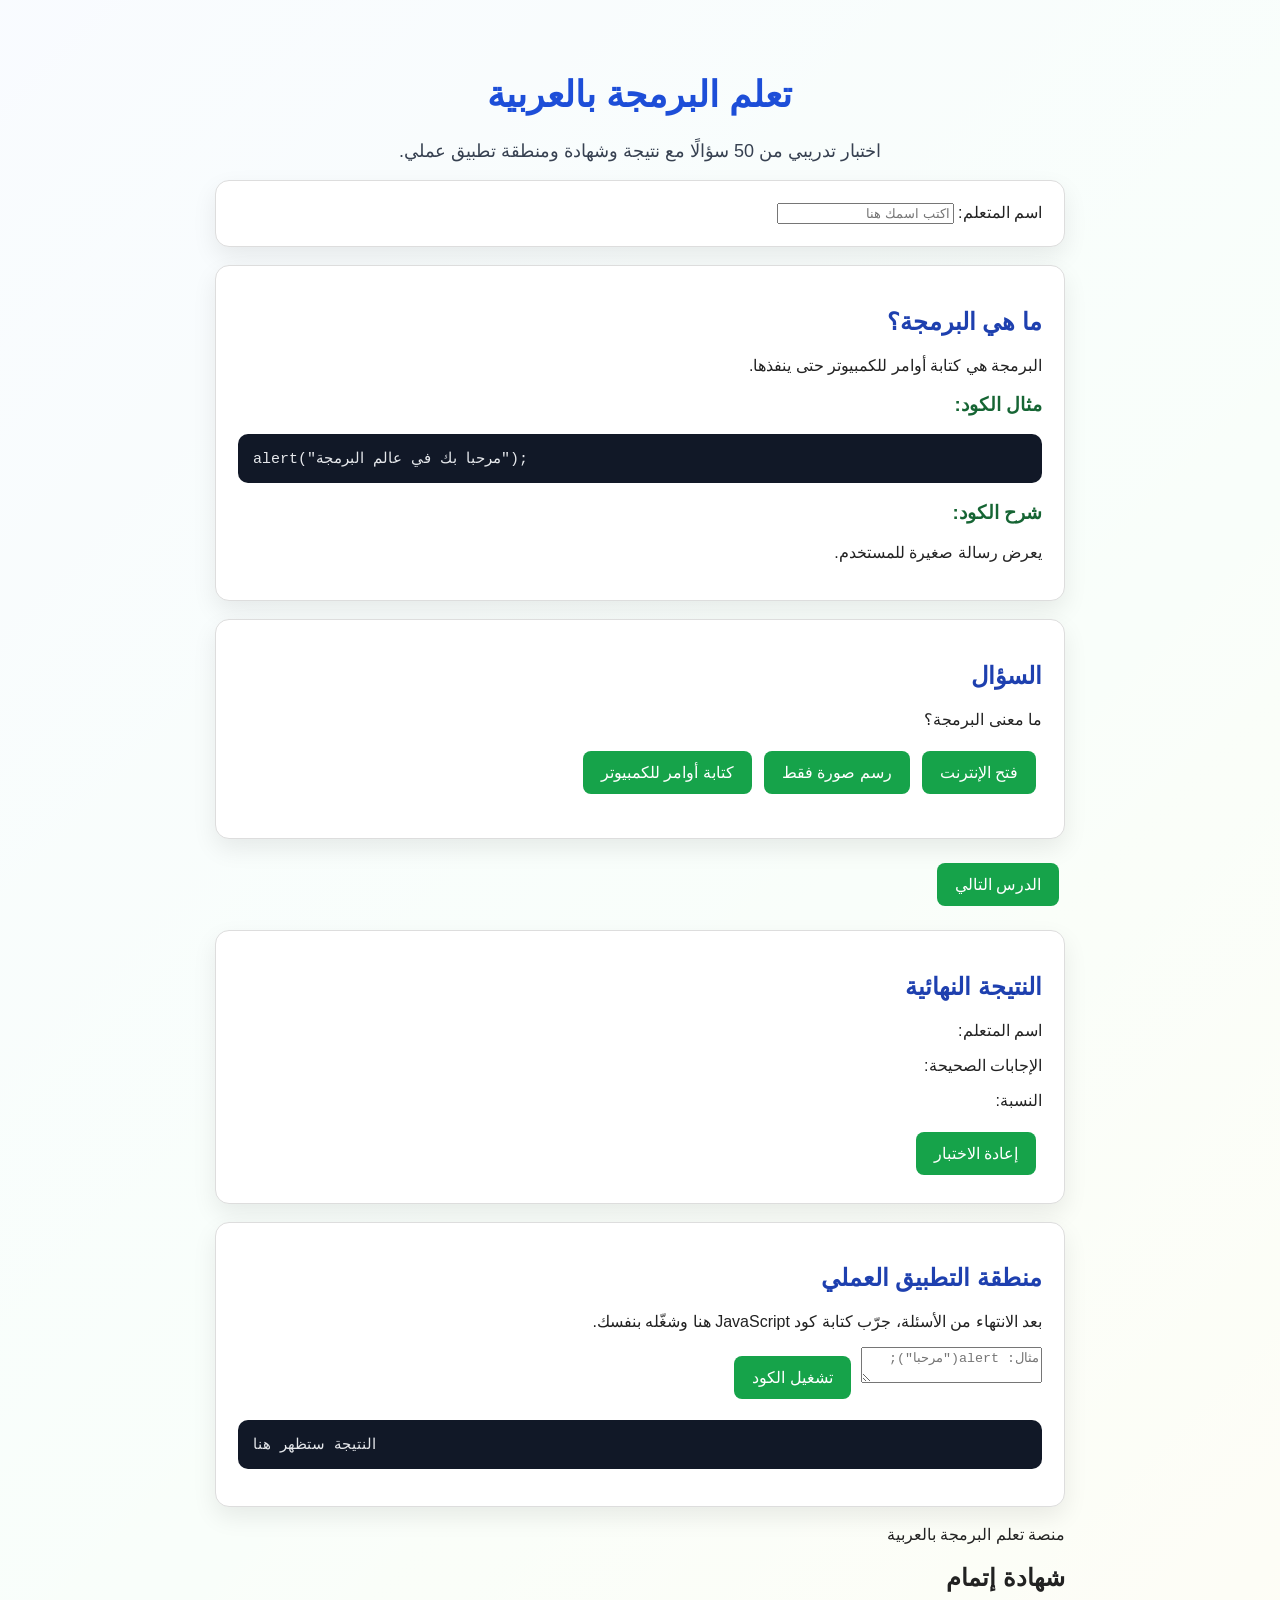
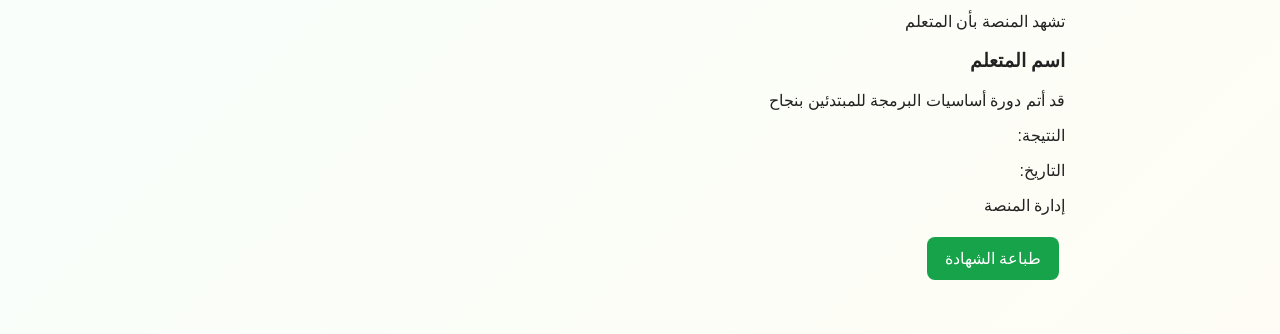
==== app.html @ 8b3c639f "Update app.html" ====
<!DOCTYPE html>
<html lang="ar" dir="rtl">
<head>
  <meta charset="UTF-8">
  <meta name="viewport" content="width=device-width, initial-scale=1.0">
  <title>تطبيق تعلم البرمجة</title>
  <link rel="stylesheet" href="style.css">
</head>
<body>
  <main class="app">
    <h1>تعلم البرمجة بالعربية</h1>
    <p class="intro">اختبار تدريبي من 50 سؤالًا مع نتيجة وشهادة ومنطقة تطبيق عملي.</p>

    <section class="card" id="nameBox">
      <label for="studentName">اسم المتعلم:</label>
      <input id="studentName" type="text" placeholder="اكتب اسمك هنا">
    </section>

    <section class="card" id="lessonBox">
      <p class="progress" id="progressText"></p>
      <h2 id="lessonTitle"></h2>
      <p id="lessonText"></p>

      <h3>مثال الكود:</h3>
      <pre><code id="lessonCode"></code></pre>

      <h3>شرح الكود:</h3>
      <p id="codeExplain"></p>
    </section>

    <section class="card" id="quizBox">
      <h2>السؤال</h2>
      <p id="question"></p>
      <div id="answers"></div>
      <p id="result"></p>
    </section>

    <button id="nextButton">السؤال التالي</button>

    <section class="card final-result" id="finalResult">
      <h2>النتيجة النهائية</h2>
      <p>اسم المتعلم: <strong id="finalName"></strong></p>
      <p>الإجابات الصحيحة: <strong id="finalScore"></strong></p>
      <p>النسبة: <strong id="finalPercent"></strong></p>
      <p id="finalMessage"></p>
      <button id="restartButton">إعادة الاختبار</button>
    </section>

    <section class="card practice-lab" id="practiceLab">
      <h2>منطقة التطبيق العملي</h2>
      <p>بعد الانتهاء من الأسئلة، جرّب كتابة كود JavaScript هنا وشغّله بنفسك.</p>

      <textarea id="codeEditor" placeholder='مثال: alert("مرحبا");'></textarea>
      <button id="runCodeButton">تشغيل الكود</button>
      <pre id="codeOutput">النتيجة ستظهر هنا</pre>
    </section>

    <section class="certificate-section" id="certificateSection">
      <div class="certificate">
        <div class="certificate-border">
          <p class="certificate-small">منصة تعلم البرمجة بالعربية</p>
          <h2>شهادة إتمام</h2>
          <p class="certificate-text">تشهد المنصة بأن المتعلم</p>
          <h3 id="certificateName">اسم المتعلم</h3>
          <p class="certificate-text">قد أتم دورة أساسيات البرمجة للمبتدئين بنجاح</p>

          <div class="certificate-info">
            <p>النتيجة: <span id="certificateScore"></span></p>
            <p>التاريخ: <span id="certificateDate"></span></p>
          </div>

          <p class="signature">إدارة المنصة</p>
        </div>
      </div>

      <button id="printButton">طباعة الشهادة</button>
    </section>
  </main>

  <script src="script.js"></script>
</body>
</html>
---- style.css ----
body {
  margin: 0;
  font-family: Arial, sans-serif;
  background:
    linear-gradient(rgba(255, 255, 255, 0.82), rgba(255, 255, 255, 0.82)),
    linear-gradient(135deg, #dbeafe, #dcfce7, #fef3c7);
  color: #222;
  min-height: 100vh;
}

.app {
  max-width: 850px;
  margin: 30px auto;
  padding: 20px;
}

h1 {
  color: #1d4ed8;
  text-align: center;
  font-size: 36px;
}

.intro {
  text-align: center;
  font-size: 18px;
  color: #374151;
}

.card {
  background-color: white;
  padding: 22px;
  margin: 18px 0;
  border-radius: 14px;
  border: 1px solid #ddd;
  box-shadow: 0 10px 25px rgba(0, 0, 0, 0.08);
}

.card h2 {
  color: #1e40af;
}

.card h3 {
  color: #166534;
}

pre {
  direction: ltr;
  text-align: left;
  background-color: #111827;
  color: #e5e7eb;
  padding: 15px;
  border-radius: 10px;
  overflow-x: auto;
  font-size: 15px;
}

button {
  background-color: #16a34a;
  color: white;
  border: none;
  padding: 12px 18px;
  margin: 6px;
  border-radius: 8px;
  cursor: pointer;
  font-size: 16px;
}

button:hover {
  background-color: #15803d;
}

#result {
  font-weight: bold;
  color: #1d4ed8;
}

.score {
  font-weight: bold;
  font-size: 18px;
}
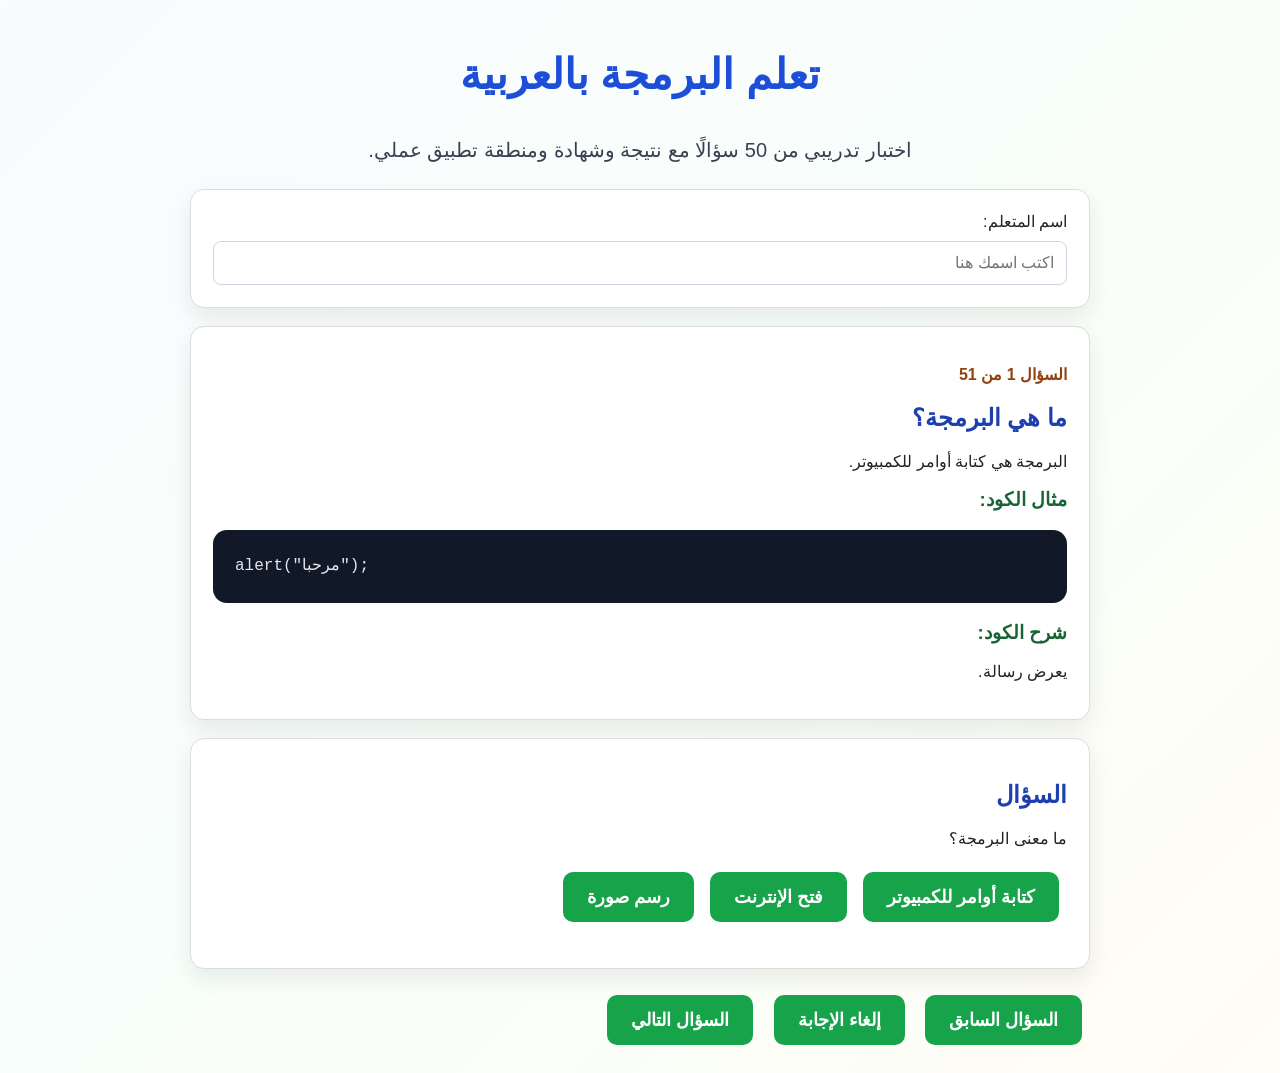
==== commit 5d230d42: "Update app.html" ====
--- a/app.html
+++ b/app.html
@@ -20,10 +20,8 @@
       <p class="progress" id="progressText"></p>
       <h2 id="lessonTitle"></h2>
       <p id="lessonText"></p>
-
       <h3>مثال الكود:</h3>
       <pre><code id="lessonCode"></code></pre>
-
       <h3>شرح الكود:</h3>
       <p id="codeExplain"></p>
     </section>
@@ -35,7 +33,11 @@
       <p id="result"></p>
     </section>
 
-    <button id="nextButton">السؤال التالي</button>
+    <div class="quiz-buttons">
+      <button id="prevButton">السؤال السابق</button>
+      <button id="clearAnswerButton">إلغاء الإجابة</button>
+      <button id="nextButton">السؤال التالي</button>
+    </div>
 
     <section class="card final-result" id="finalResult">
       <h2>النتيجة النهائية</h2>
@@ -44,13 +46,13 @@
       <p>النسبة: <strong id="finalPercent"></strong></p>
       <p id="finalMessage"></p>
       <button id="restartButton">إعادة الاختبار</button>
+      <a class="home-link" href="index.html">العودة إلى الصفحة الرئيسية</a>
     </section>
 
     <section class="card practice-lab" id="practiceLab">
       <h2>منطقة التطبيق العملي</h2>
       <p>بعد الانتهاء من الأسئلة، جرّب كتابة كود JavaScript هنا وشغّله بنفسك.</p>
-
-      <textarea id="codeEditor" placeholder='مثال: alert("مرحبا");'></textarea>
+      <textarea id="codeEditor" placeholder='مثال: output("مرحبا");'></textarea>
       <button id="runCodeButton">تشغيل الكود</button>
       <pre id="codeOutput">النتيجة ستظهر هنا</pre>
     </section>
@@ -63,17 +65,16 @@
           <p class="certificate-text">تشهد المنصة بأن المتعلم</p>
           <h3 id="certificateName">اسم المتعلم</h3>
           <p class="certificate-text">قد أتم دورة أساسيات البرمجة للمبتدئين بنجاح</p>
-
           <div class="certificate-info">
             <p>النتيجة: <span id="certificateScore"></span></p>
             <p>التاريخ: <span id="certificateDate"></span></p>
           </div>
-
           <p class="signature">إدارة المنصة</p>
         </div>
       </div>
 
       <button id="printButton">طباعة الشهادة</button>
+      <a class="home-link" href="index.html">العودة إلى الصفحة الرئيسية</a>
     </section>
   </main>
 
--- a/style.css
+++ b/style.css
@@ -2,71 +2,226 @@
   margin: 0;
   font-family: Arial, sans-serif;
   background:
-    linear-gradient(rgba(255, 255, 255, 0.82), rgba(255, 255, 255, 0.82)),
+    linear-gradient(rgba(255,255,255,0.82), rgba(255,255,255,0.82)),
     linear-gradient(135deg, #dbeafe, #dcfce7, #fef3c7);
   color: #222;
   min-height: 100vh;
 }
 
+.website,
 .app {
-  max-width: 850px;
-  margin: 30px auto;
+  max-width: 1100px;
+  margin: 0 auto;
   padding: 20px;
 }
 
-h1 {
+.hero {
+  min-height: 78vh;
+  display: grid;
+  grid-template-columns: 1.1fr 0.9fr;
+  align-items: center;
+  gap: 30px;
+  padding: 70px 22px 40px;
+}
+
+.hero-content {
+  text-align: right;
+}
+
+.badge {
+  display: inline-block;
+  background-color: #dbeafe;
   color: #1d4ed8;
-  text-align: center;
-  font-size: 36px;
-}
-
+  padding: 8px 14px;
+  border-radius: 999px;
+  font-weight: bold;
+  margin-bottom: 16px;
+}
+
+.hero h1,
+.app h1 {
+  color: #1d4ed8;
+  font-size: 42px;
+  line-height: 1.3;
+}
+
+.hero-text,
 .intro {
-  text-align: center;
+  font-size: 20px;
+  line-height: 1.9;
+  color: #374151;
+}
+
+.hero-actions {
+  display: flex;
+  gap: 16px;
+  flex-wrap: wrap;
+  justify-content: center;
+}
+
+.start-link,
+.practice-link,
+button {
+  display: inline-block;
+  color: white;
+  text-decoration: none;
+  padding: 14px 24px;
+  margin: 8px;
+  border-radius: 10px;
   font-size: 18px;
-  color: #374151;
-}
-
-.card {
-  background-color: white;
-  padding: 22px;
-  margin: 18px 0;
-  border-radius: 14px;
-  border: 1px solid #ddd;
-  box-shadow: 0 10px 25px rgba(0, 0, 0, 0.08);
-}
-
-.card h2 {
-  color: #1e40af;
-}
-
-.card h3 {
-  color: #166534;
-}
-
-pre {
+  font-weight: bold;
+  border: none;
+  cursor: pointer;
+}
+
+.start-link,
+button {
+  background-color: #16a34a;
+}
+
+.practice-link {
+  background-color: #1d4ed8;
+}
+
+.start-link:hover,
+button:hover {
+  background-color: #15803d;
+}
+
+.practice-link:hover {
+  background-color: #1e40af;
+}
+
+.code-preview,
+.app pre {
   direction: ltr;
   text-align: left;
   background-color: #111827;
   color: #e5e7eb;
-  padding: 15px;
-  border-radius: 10px;
+  border-radius: 14px;
   overflow-x: auto;
-  font-size: 15px;
-}
-
-button {
-  background-color: #16a34a;
-  color: white;
-  border: none;
-  padding: 12px 18px;
-  margin: 6px;
+}
+
+.code-preview {
+  box-shadow: 0 18px 45px rgba(0,0,0,0.18);
+}
+
+.code-header {
+  display: flex;
+  gap: 8px;
+  padding: 14px;
+  background-color: #1f2937;
+}
+
+.code-header span {
+  width: 13px;
+  height: 13px;
+  border-radius: 50%;
+  background-color: #f87171;
+}
+
+.code-header span:nth-child(2) {
+  background-color: #facc15;
+}
+
+.code-header span:nth-child(3) {
+  background-color: #4ade80;
+}
+
+.code-preview pre,
+.app pre {
+  margin: 0;
+  padding: 22px;
+  font-size: 16px;
+  line-height: 1.8;
+}
+
+.features,
+.steps,
+.cta {
+  padding: 45px 20px;
+  text-align: center;
+}
+
+.features h2,
+.steps h2,
+.cta h2,
+.card h2 {
+  color: #1e40af;
+}
+
+.features-grid,
+.steps-list {
+  display: grid;
+  grid-template-columns: repeat(4, 1fr);
+  gap: 16px;
+  margin-top: 24px;
+}
+
+.feature-card,
+.steps-list div,
+.card {
+  background-color: white;
+  padding: 22px;
+  border-radius: 14px;
+  border: 1px solid #ddd;
+  box-shadow: 0 10px 25px rgba(0,0,0,0.08);
+}
+
+.feature-card h3,
+.card h3 {
+  color: #166534;
+}
+
+.feature-card p,
+.cta p {
+  color: #4b5563;
+  line-height: 1.7;
+}
+
+.app {
+  max-width: 900px;
+}
+
+.app h1,
+.intro {
+  text-align: center;
+}
+
+.card {
+  margin: 18px 0;
+}
+
+.progress {
+  color: #92400e;
+  font-weight: bold;
+}
+
+input,
+textarea {
+  width: 100%;
+  margin-top: 10px;
+  padding: 12px;
+  border: 1px solid #cbd5e1;
   border-radius: 8px;
-  cursor: pointer;
   font-size: 16px;
-}
-
-button:hover {
-  background-color: #15803d;
+  box-sizing: border-box;
+}
+
+textarea {
+  min-height: 170px;
+  direction: ltr;
+  text-align: left;
+  font-family: Consolas, monospace;
+}
+
+button:disabled {
+  opacity: 0.65;
+  cursor: not-allowed;
+}
+
+.answer-selected {
+  background-color: #1d4ed8;
 }
 
 #result {
@@ -74,7 +229,118 @@
   color: #1d4ed8;
 }
 
-.score {
-  font-weight: bold;
-  font-size: 18px;
-}
+.final-result,
+.practice-lab,
+.certificate-section {
+  display: none;
+}
+
+.final-result,
+.certificate-section {
+  text-align: center;
+}
+
+#finalMessage {
+  font-size: 20px;
+  font-weight: bold;
+  color: #166534;
+}
+
+#codeOutput {
+  background-color: #eef2ff;
+  color: #1f2937;
+  min-height: 55px;
+}
+
+.certificate {
+  max-width: 850px;
+  margin: 20px auto;
+  padding: 18px;
+  border-radius: 18px;
+  background: linear-gradient(135deg, #fef3c7, #dbeafe, #dcfce7);
+  box-shadow: 0 18px 45px rgba(0,0,0,0.14);
+}
+
+.certificate-border {
+  padding: 45px 30px;
+  border: 6px double #c89b2c;
+  border-radius: 14px;
+  background: white;
+}
+
+.certificate-small,
+.signature {
+  color: #92400e;
+  font-weight: bold;
+}
+
+.certificate h2 {
+  color: #1d4ed8;
+  font-size: 42px;
+}
+
+#certificateName {
+  margin: 20px auto;
+  padding: 12px 20px;
+  max-width: 520px;
+  color: #166534;
+  font-size: 34px;
+  border-bottom: 3px solid #c89b2c;
+}
+
+.certificate-info {
+  display: flex;
+  justify-content: center;
+  gap: 28px;
+  flex-wrap: wrap;
+  margin-top: 25px;
+  font-weight: bold;
+}
+
+@media (max-width: 850px) {
+  .hero {
+    grid-template-columns: 1fr;
+    text-align: center;
+  }
+
+  .hero-content {
+    text-align: center;
+  }
+
+  .hero-actions {
+    justify-content: center;
+  }
+
+  .hero h1,
+  .app h1 {
+    font-size: 34px;
+  }
+
+  .features-grid,
+  .steps-list {
+    grid-template-columns: 1fr;
+  }
+}
+
+@media print {
+  body * {
+    visibility: hidden;
+  }
+
+  .certificate-section,
+  .certificate-section * {
+    visibility: visible;
+  }
+
+  .certificate-section {
+    display: block;
+  }
+
+  .certificate-section button {
+    display: none;
+  }
+
+  .certificate {
+    box-shadow: none;
+  }
+}
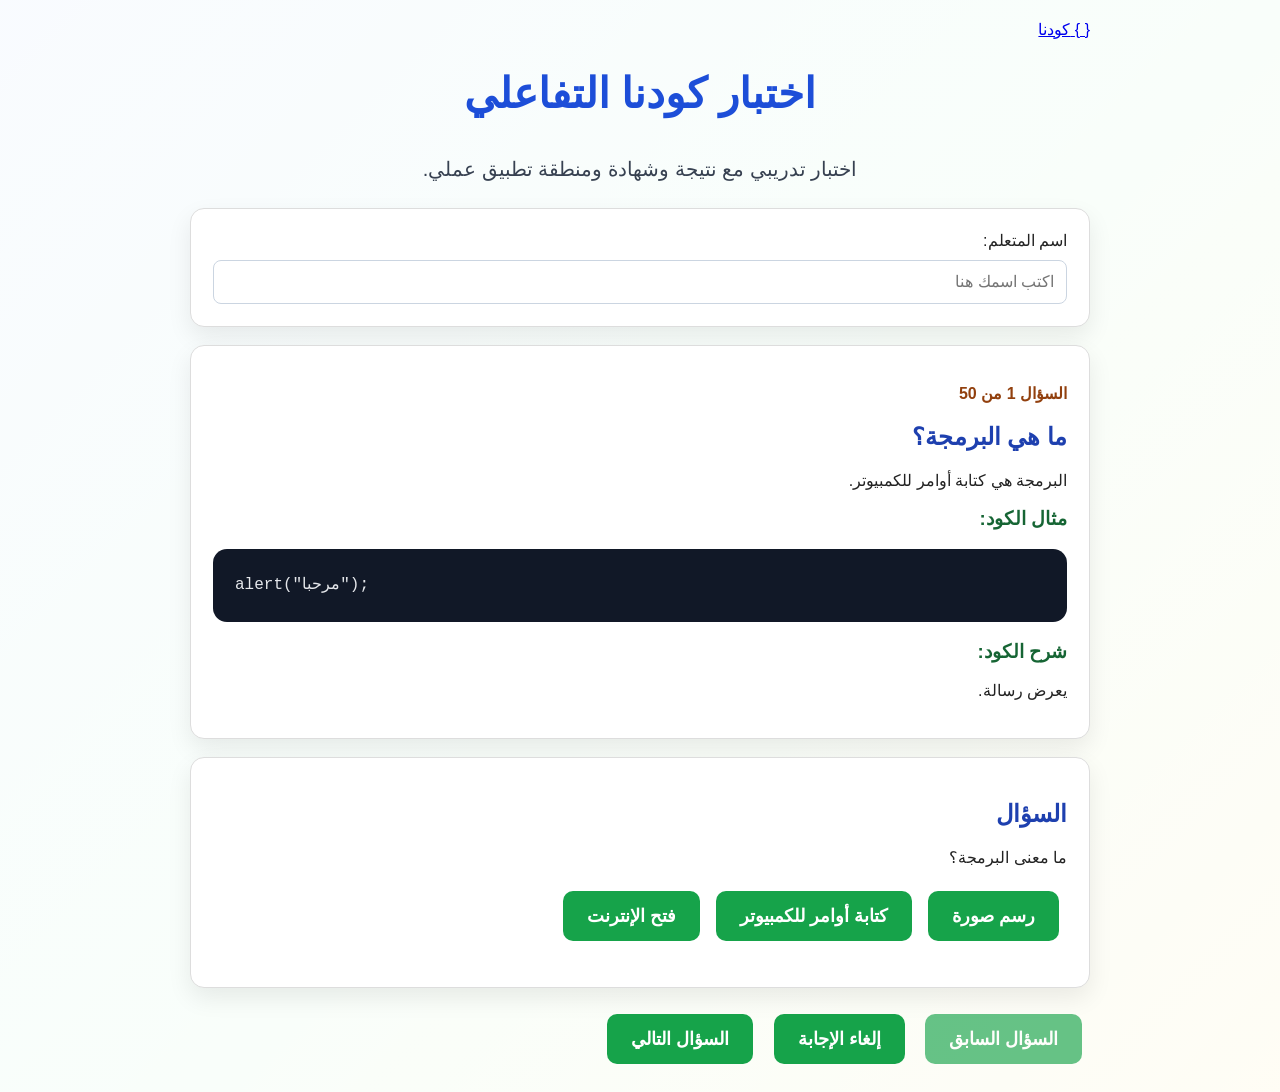
==== commit 3e64c72b: "Update app title and content for كودنا platform" ====
--- a/app.html
+++ b/app.html
@@ -3,13 +3,20 @@
 <head>
   <meta charset="UTF-8">
   <meta name="viewport" content="width=device-width, initial-scale=1.0">
-  <title>تطبيق تعلم البرمجة</title>
+  <title>كودنا | الاختبار التفاعلي</title>
   <link rel="stylesheet" href="style.css">
 </head>
 <body>
   <main class="app">
-    <h1>تعلم البرمجة بالعربية</h1>
-    <p class="intro">اختبار تدريبي من 50 سؤالًا مع نتيجة وشهادة ومنطقة تطبيق عملي.</p>
+    <header class="app-header">
+      <a class="brand" href="index.html">
+        <span class="brand-logo">{ }</span>
+        <span class="brand-text">كودنا</span>
+      </a>
+    </header>
+
+    <h1>اختبار كودنا التفاعلي</h1>
+    <p class="intro">اختبار تدريبي مع نتيجة وشهادة ومنطقة تطبيق عملي.</p>
 
     <section class="card" id="nameBox">
       <label for="studentName">اسم المتعلم:</label>
@@ -20,8 +27,10 @@
       <p class="progress" id="progressText"></p>
       <h2 id="lessonTitle"></h2>
       <p id="lessonText"></p>
+
       <h3>مثال الكود:</h3>
       <pre><code id="lessonCode"></code></pre>
+
       <h3>شرح الكود:</h3>
       <p id="codeExplain"></p>
     </section>
@@ -51,7 +60,7 @@
 
     <section class="card practice-lab" id="practiceLab">
       <h2>منطقة التطبيق العملي</h2>
-      <p>بعد الانتهاء من الأسئلة، جرّب كتابة كود JavaScript هنا وشغّله بنفسك.</p>
+      <p>جرّب كتابة كود JavaScript هنا وشغّله بنفسك.</p>
       <textarea id="codeEditor" placeholder='مثال: output("مرحبا");'></textarea>
       <button id="runCodeButton">تشغيل الكود</button>
       <pre id="codeOutput">النتيجة ستظهر هنا</pre>
@@ -60,16 +69,18 @@
     <section class="certificate-section" id="certificateSection">
       <div class="certificate">
         <div class="certificate-border">
-          <p class="certificate-small">منصة تعلم البرمجة بالعربية</p>
+          <p class="certificate-small">منصة كودنا</p>
           <h2>شهادة إتمام</h2>
-          <p class="certificate-text">تشهد المنصة بأن المتعلم</p>
+          <p class="certificate-text">تشهد منصة كودنا بأن المتعلم</p>
           <h3 id="certificateName">اسم المتعلم</h3>
           <p class="certificate-text">قد أتم دورة أساسيات البرمجة للمبتدئين بنجاح</p>
+
           <div class="certificate-info">
             <p>النتيجة: <span id="certificateScore"></span></p>
             <p>التاريخ: <span id="certificateDate"></span></p>
           </div>
-          <p class="signature">إدارة المنصة</p>
+
+          <p class="signature">إدارة كودنا</p>
         </div>
       </div>
 
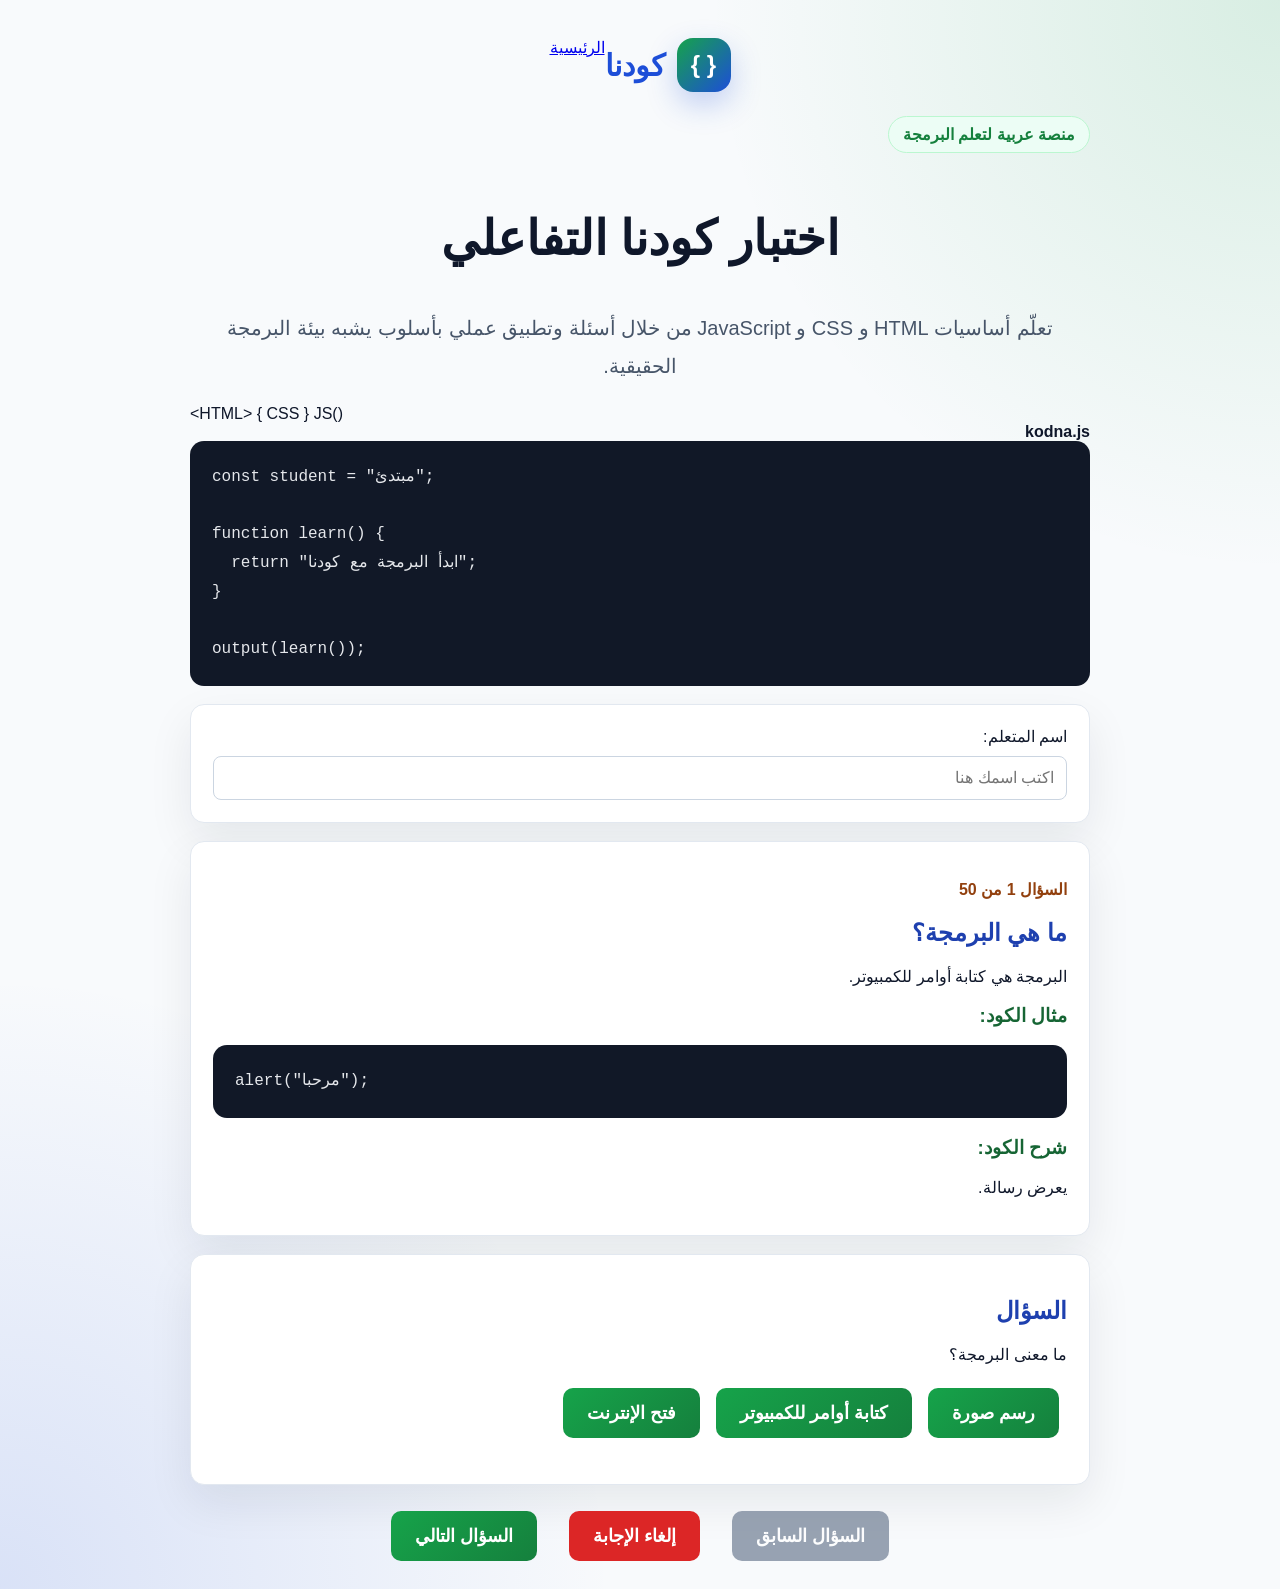
==== commit f432a79d: "Update app.html" ====
--- a/app.html
+++ b/app.html
@@ -8,15 +8,48 @@
 </head>
 <body>
   <main class="app">
-    <header class="app-header">
+    <header class="app-header app-topbar">
       <a class="brand" href="index.html">
         <span class="brand-logo">{ }</span>
         <span class="brand-text">كودنا</span>
       </a>
+
+      <a class="topbar-link" href="index.html">الرئيسية</a>
     </header>
 
-    <h1>اختبار كودنا التفاعلي</h1>
-    <p class="intro">اختبار تدريبي مع نتيجة وشهادة ومنطقة تطبيق عملي.</p>
+    <section class="app-hero code-identity-hero">
+      <div class="code-hero-content">
+        <p class="badge">منصة عربية لتعلم البرمجة</p>
+        <h1>اختبار كودنا التفاعلي</h1>
+        <p class="intro">
+          تعلّم أساسيات HTML و CSS و JavaScript من خلال أسئلة وتطبيق عملي
+          بأسلوب يشبه بيئة البرمجة الحقيقية.
+        </p>
+
+        <div class="tech-tags" dir="ltr">
+          <span>&lt;HTML&gt;</span>
+          <span>{ CSS }</span>
+          <span>JS()</span>
+        </div>
+      </div>
+
+      <div class="terminal-card">
+        <div class="terminal-header">
+          <span></span>
+          <span></span>
+          <span></span>
+          <strong>kodna.js</strong>
+        </div>
+
+        <pre><code>const student = "مبتدئ";
+
+function learn() {
+  return "ابدأ البرمجة مع كودنا";
+}
+
+output(learn());</code></pre>
+      </div>
+    </section>
 
     <section class="card" id="nameBox">
       <label for="studentName">اسم المتعلم:</label>
@@ -54,6 +87,7 @@
       <p>الإجابات الصحيحة: <strong id="finalScore"></strong></p>
       <p>النسبة: <strong id="finalPercent"></strong></p>
       <p id="finalMessage"></p>
+
       <button id="restartButton">إعادة الاختبار</button>
       <a class="home-link" href="index.html">العودة إلى الصفحة الرئيسية</a>
     </section>
@@ -61,6 +95,7 @@
     <section class="card practice-lab" id="practiceLab">
       <h2>منطقة التطبيق العملي</h2>
       <p>جرّب كتابة كود JavaScript هنا وشغّله بنفسك.</p>
+
       <textarea id="codeEditor" placeholder='مثال: output("مرحبا");'></textarea>
       <button id="runCodeButton">تشغيل الكود</button>
       <pre id="codeOutput">النتيجة ستظهر هنا</pre>
--- a/style.css
+++ b/style.css
@@ -2,9 +2,10 @@
   margin: 0;
   font-family: Arial, sans-serif;
   background:
-    linear-gradient(rgba(255,255,255,0.82), rgba(255,255,255,0.82)),
-    linear-gradient(135deg, #dbeafe, #dcfce7, #fef3c7);
-  color: #222;
+    radial-gradient(circle at top right, rgba(22, 163, 74, 0.14), transparent 28%),
+    radial-gradient(circle at bottom left, rgba(29, 78, 216, 0.14), transparent 30%),
+    #f8fafc;
+  color: #0f172a;
   min-height: 100vh;
 }
 
@@ -15,13 +16,46 @@
   padding: 20px;
 }
 
+.app-header {
+  display: flex;
+  justify-content: center;
+  padding: 18px 0 8px;
+}
+
+.brand {
+  display: inline-flex;
+  align-items: center;
+  gap: 12px;
+  color: #0f172a;
+  text-decoration: none;
+  font-weight: bold;
+}
+
+.brand-logo {
+  width: 54px;
+  height: 54px;
+  display: inline-flex;
+  align-items: center;
+  justify-content: center;
+  background: linear-gradient(135deg, #16a34a, #1d4ed8);
+  color: white;
+  border-radius: 16px;
+  font-size: 24px;
+  box-shadow: 0 12px 30px rgba(29, 78, 216, 0.25);
+}
+
+.brand-text {
+  font-size: 30px;
+  color: #1d4ed8;
+}
+
 .hero {
-  min-height: 78vh;
+  min-height: 82vh;
   display: grid;
   grid-template-columns: 1.1fr 0.9fr;
   align-items: center;
-  gap: 30px;
-  padding: 70px 22px 40px;
+  gap: 34px;
+  padding: 70px 28px 44px;
 }
 
 .hero-content {
@@ -30,8 +64,9 @@
 
 .badge {
   display: inline-block;
-  background-color: #dbeafe;
-  color: #1d4ed8;
+  background-color: #ecfdf5;
+  color: #15803d;
+  border: 1px solid #bbf7d0;
   padding: 8px 14px;
   border-radius: 999px;
   font-weight: bold;
@@ -40,19 +75,20 @@
 
 .hero h1,
 .app h1 {
-  color: #1d4ed8;
-  font-size: 42px;
-  line-height: 1.3;
+  color: #0f172a;
+  font-size: 48px;
+  line-height: 1.25;
 }
 
 .hero-text,
 .intro {
   font-size: 20px;
   line-height: 1.9;
-  color: #374151;
-}
-
-.hero-actions {
+  color: #475569;
+}
+
+.hero-actions,
+.quiz-buttons {
   display: flex;
   gap: 16px;
   flex-wrap: wrap;
@@ -61,6 +97,7 @@
 
 .start-link,
 .practice-link,
+.home-link,
 button {
   display: inline-block;
   color: white;
@@ -76,20 +113,25 @@
 
 .start-link,
 button {
-  background-color: #16a34a;
-}
-
-.practice-link {
-  background-color: #1d4ed8;
-}
-
-.start-link:hover,
-button:hover {
-  background-color: #15803d;
-}
-
-.practice-link:hover {
-  background-color: #1e40af;
+  background: linear-gradient(135deg, #16a34a, #15803d);
+}
+
+.practice-link,
+.home-link {
+  background: linear-gradient(135deg, #1d4ed8, #2563eb);
+}
+
+#prevButton {
+  background: #64748b;
+}
+
+#clearAnswerButton {
+  background: #dc2626;
+}
+
+button:disabled {
+  opacity: 0.65;
+  cursor: not-allowed;
 }
 
 .code-preview,
@@ -103,7 +145,9 @@
 }
 
 .code-preview {
+  border: 1px solid #334155;
   box-shadow: 0 18px 45px rgba(0,0,0,0.18);
+  transform: rotate(-1deg);
 }
 
 .code-header {
@@ -164,8 +208,8 @@
   background-color: white;
   padding: 22px;
   border-radius: 14px;
-  border: 1px solid #ddd;
-  box-shadow: 0 10px 25px rgba(0,0,0,0.08);
+  border: 1px solid #e2e8f0;
+  box-shadow: 0 18px 45px rgba(15, 23, 42, 0.08);
 }
 
 .feature-card h3,
@@ -215,13 +259,8 @@
   font-family: Consolas, monospace;
 }
 
-button:disabled {
-  opacity: 0.65;
-  cursor: not-allowed;
-}
-
 .answer-selected {
-  background-color: #1d4ed8;
+  background: linear-gradient(135deg, #1d4ed8, #2563eb);
 }
 
 #result {
@@ -307,10 +346,6 @@
     text-align: center;
   }
 
-  .hero-actions {
-    justify-content: center;
-  }
-
   .hero h1,
   .app h1 {
     font-size: 34px;
@@ -336,7 +371,8 @@
     display: block;
   }
 
-  .certificate-section button {
+  .certificate-section button,
+  .certificate-section .home-link {
     display: none;
   }
 
